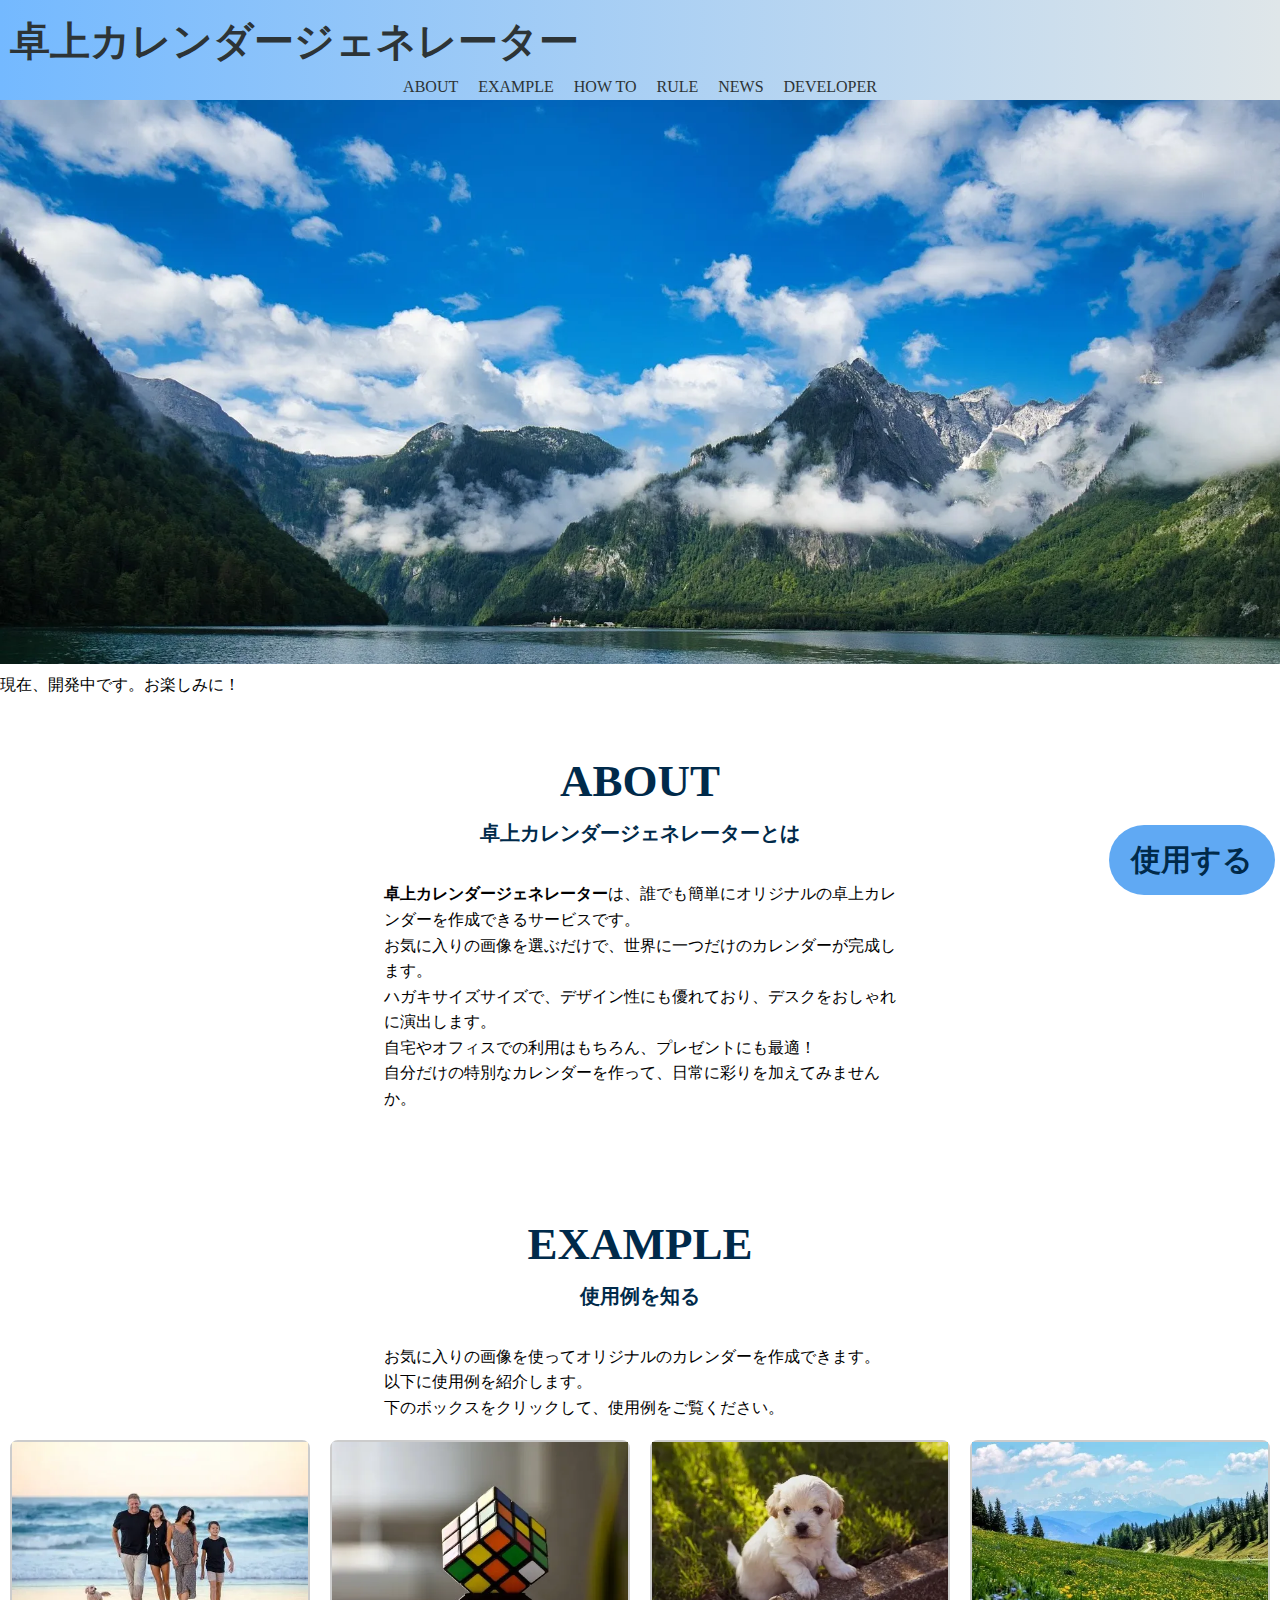
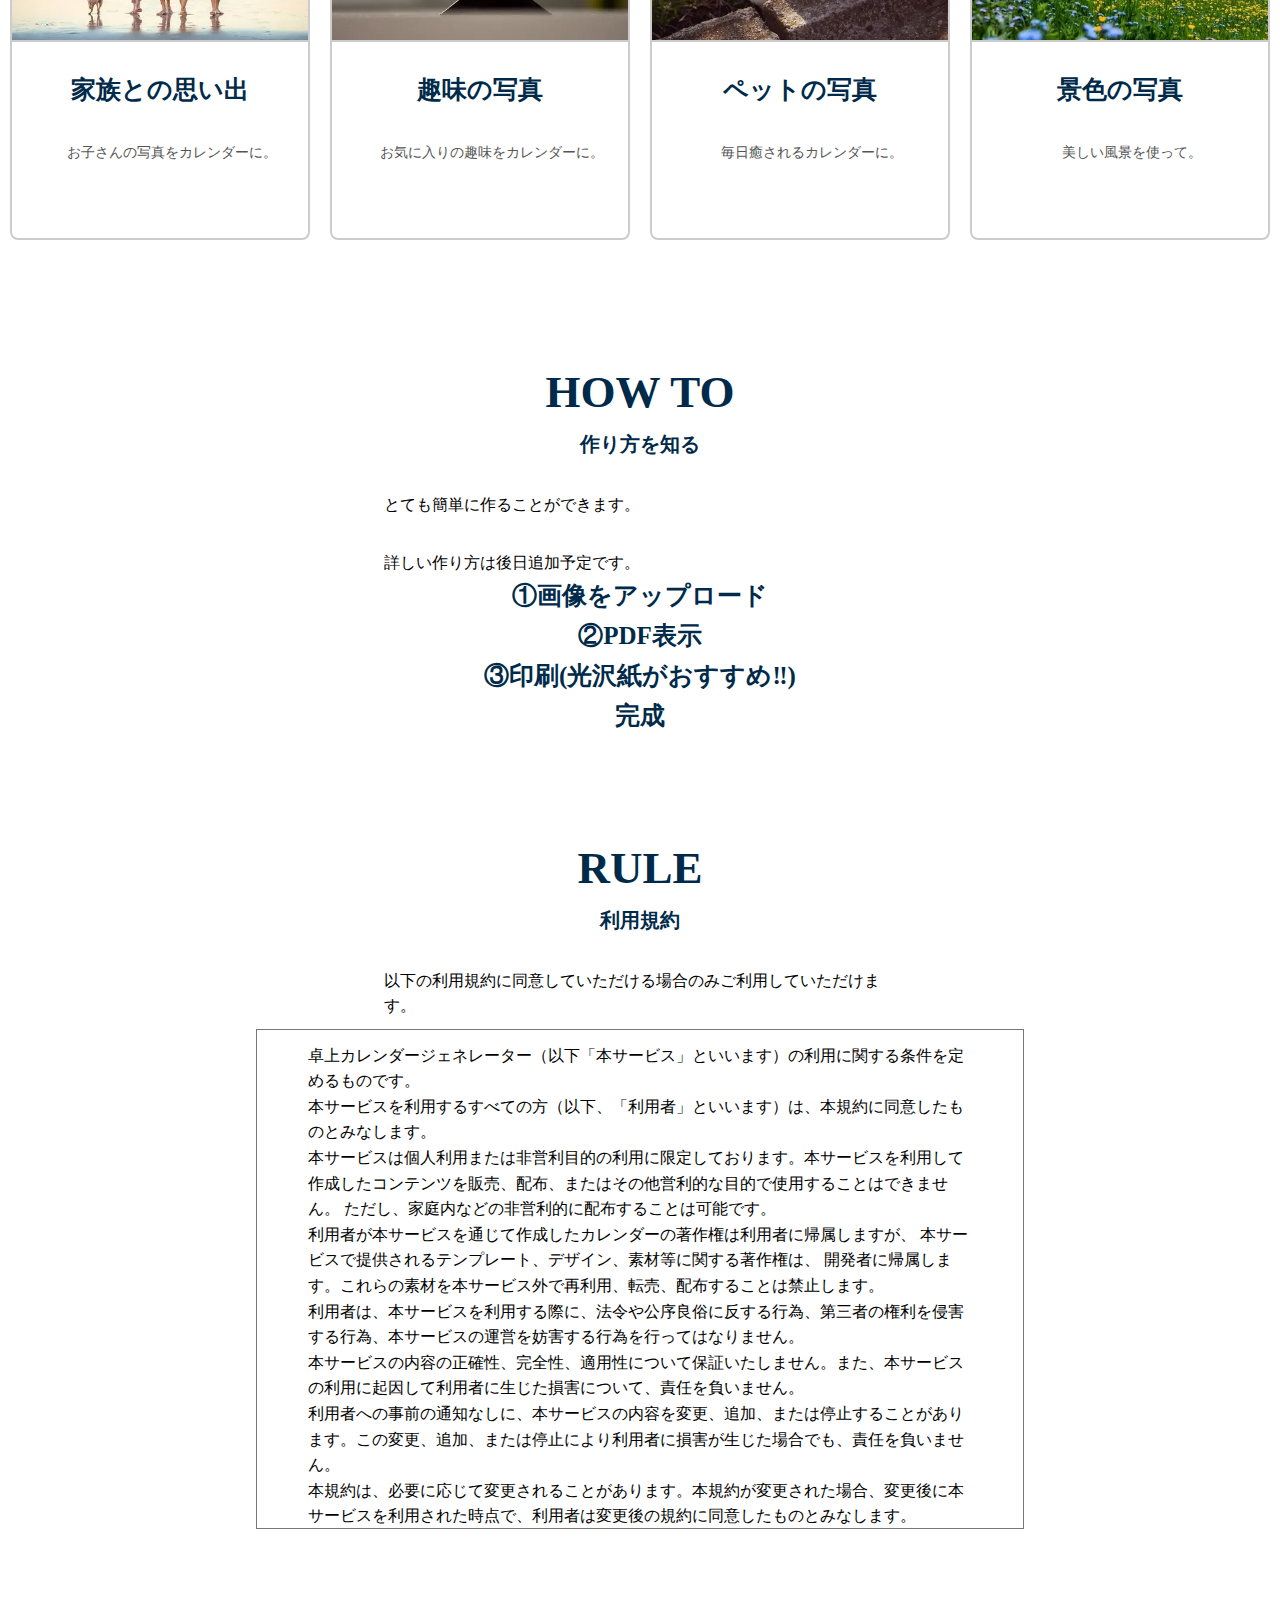
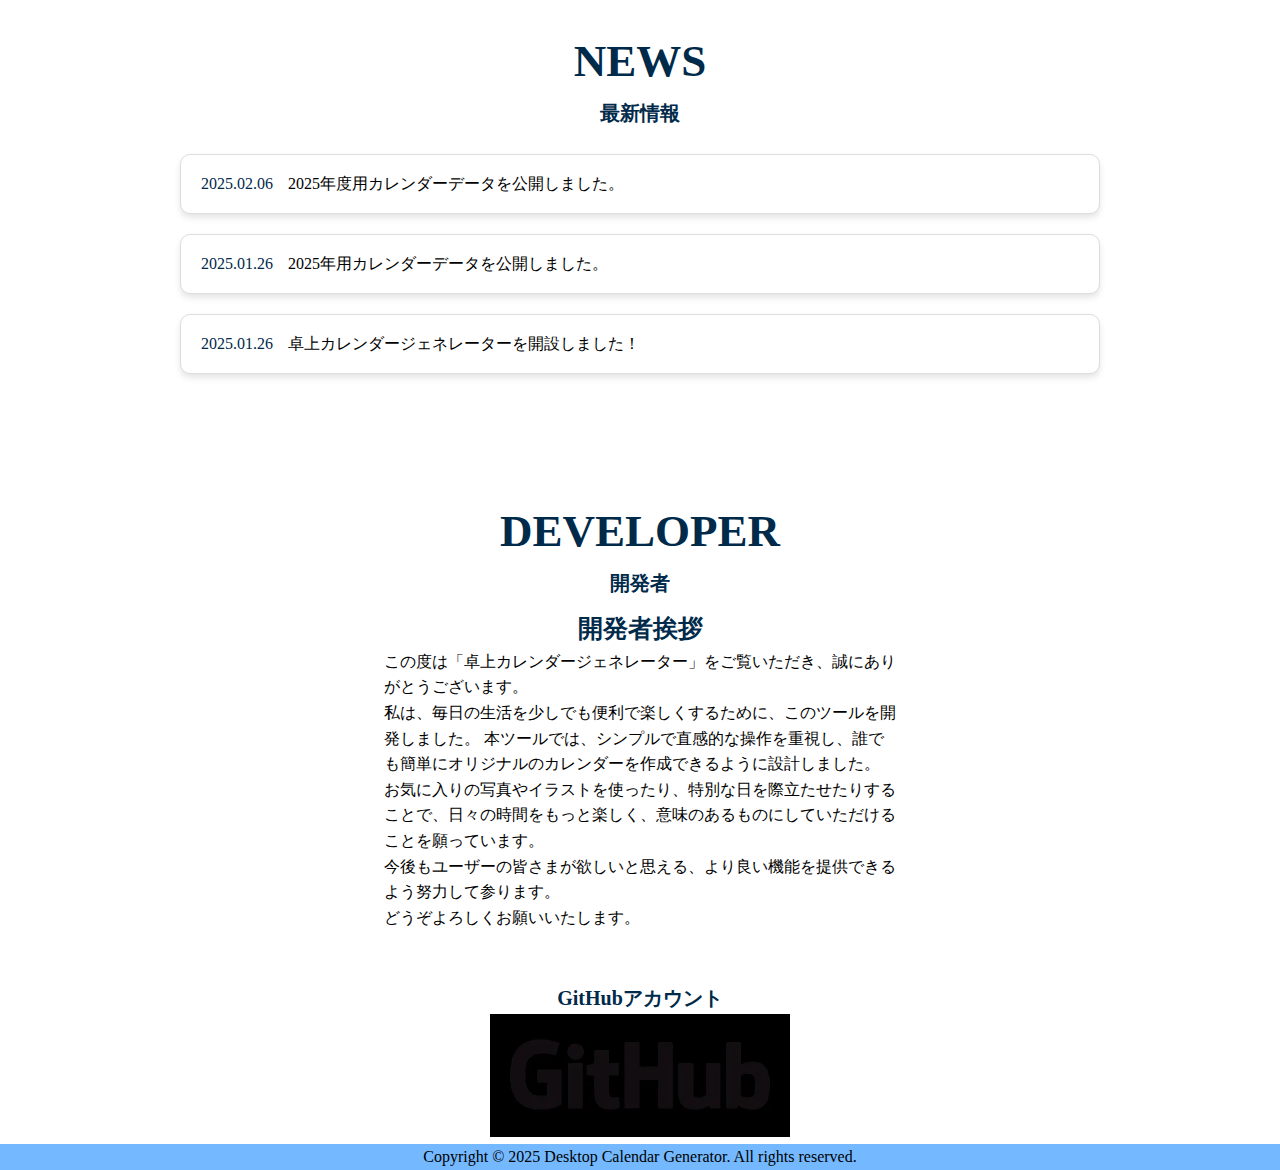
==== index.html @ cbbda5ab "Update index.html" ====
<!DOCTYPE html>
<html lang="ja">

<head>
  <meta charset="UTF-8">
  <meta name="viewport" content="width=device-width, initial-scale=1.0">
  <title>卓上カレンダージェネレーター</title>
  <link rel="stylesheet" type="text/css" href="styles/style.css">
  <meta name="viewport" content="width=device-width, initial-scale=1">
  <meta name="description" content="完全無料でオリジナルの卓上カレンダーを簡単に作成できるオンラインジェネレーター。
  子供の成長記録などお好きな画像を使用して世界に一つだけのカレンダーを素早く作成できます。" />
  <script async src="https://www.googletagmanager.com/gtag/js?id=G-XVRPZ8DEYQ"></script>
  <script>
    window.dataLayer = window.dataLayer || [];
    function gtag() { dataLayer.push(arguments); }
    gtag('js', new Date());
    gtag('config', 'G-XVRPZ8DEYQ');
  </script>
</head>

<body>
  <header>
    <h1>卓上カレンダージェネレーター</h1>
    <nav>
      <ul class="menu">
        <li><a href="#about">ABOUT</a></li>
        <li><a href="#example">EXAMPLE</a></li>
        <li><a href="#howto">HOW TO</a></li>
        <li><a href="#rule">RULE</a></li>
        <li><a href="#news">NEWS</a></li>
        <li><a href="#developer">DEVELOPER</a></li>
      </ul>
    </nav>
  </header>
  <img src="images/top.webp" class="topimg" alt="トップ画像">
  <P>現在、開発中です。お楽しみに！</P>
  <section id="about">
    <h2>ABOUT</h2>
    <h3>卓上カレンダージェネレーターとは</h3>
    <p><strong>卓上カレンダージェネレーター</strong>は、誰でも簡単にオリジナルの卓上カレンダーを作成できるサービスです。<br>
      お気に入りの画像を選ぶだけで、世界に一つだけのカレンダーが完成します。<br>
      ハガキサイズサイズで、デザイン性にも優れており、デスクをおしゃれに演出します。<br>
      自宅やオフィスでの利用はもちろん、プレゼントにも最適！<br>
      自分だけの特別なカレンダーを作って、日常に彩りを加えてみませんか。
    </p>
  </section>
  <section id="example">
    <h2>EXAMPLE</h2>
    <h3>使用例を知る</h3>
    <p>お気に入りの画像を使ってオリジナルのカレンダーを作成できます。<br>
      以下に使用例を紹介します。<br>
      下のボックスをクリックして、使用例をご覧ください。
    </p>
    <div class="exbox">
      <div class="box" onclick="openPopup('popup-family')">
        <img src="images/family.webp" alt="家族">
        <div>
          <h4>家族との思い出</h4>
          <p>お子さんの写真をカレンダーに。</p>
        </div>
      </div>
      <div class="box" onclick="openPopup('popup-hobby')">
        <img src="images/hobby.webp" alt="趣味">
        <div>
          <h4>趣味の写真</h4>
          <p>お気に入りの趣味をカレンダーに。</p>
        </div>
      </div>
      <div class="box" onclick="openPopup('popup-pet')">
        <img src="images/pet.webp" alt="ペット">
        <div>
          <h4>ペットの写真</h4>
          <p>毎日癒されるカレンダーに。</p>
        </div>
      </div>
      <div class="box" onclick="openPopup('popup-scenery')">
        <img src="images/scenery.webp" alt="景色">
        <div>
          <h4>景色の写真</h4>
          <p>美しい風景を使って。</p>
        </div>
      </div>
    </div>
  </section>
  <section id="howto">
    <h2>HOW TO</h2>
    <h3>作り方を知る</h3>
    <p>とても簡単に作ることができます。</p>
    <p>詳しい作り方は後日追加予定です。</p>
    <h4>①画像をアップロード</h4>
    <h4>②PDF表示</h4>
    <h4>③印刷(光沢紙がおすすめ‼︎)</h4>
    <h4>完成</h4>
  </section>
  <section id="rule">
    <h2>RULE</h2>
    <h3>利用規約</h3>
    <p> 以下の利用規約に同意していただける場合のみご利用していただけます。</p>
    <div class="scroll">
      <p>
        卓上カレンダージェネレーター（以下「本サービス」といいます）の利用に関する条件を定めるものです。<br>
        本サービスを利用するすべての方（以下、「利用者」といいます）は、本規約に同意したものとみなします。<br>
        本サービスは個人利用または非営利目的の利用に限定しております。本サービスを利用して作成したコンテンツを販売、配布、またはその他営利的な目的で使用することはできません。
        ただし、家庭内などの非営利的に配布することは可能です。<br>
        利用者が本サービスを通じて作成したカレンダーの著作権は利用者に帰属しますが、
        本サービスで提供されるテンプレート、デザイン、素材等に関する著作権は、
        開発者に帰属します。これらの素材を本サービス外で再利用、転売、配布することは禁止します。<br>
        利用者は、本サービスを利用する際に、法令や公序良俗に反する行為、第三者の権利を侵害する行為、本サービスの運営を妨害する行為を行ってはなりません。<br>
        本サービスの内容の正確性、完全性、適用性について保証いたしません。また、本サービスの利用に起因して利用者に生じた損害について、責任を負いません。<br>
        利用者への事前の通知なしに、本サービスの内容を変更、追加、または停止することがあります。この変更、追加、または停止により利用者に損害が生じた場合でも、責任を負いません。<br>
        本規約は、必要に応じて変更されることがあります。本規約が変更された場合、変更後に本サービスを利用された時点で、利用者は変更後の規約に同意したものとみなします。<br>
        以上、本サービスを安全かつ適切にご利用いただくため、本規約を必ずご確認の上でご利用ください。
      </p>
    </div>
  </section>
  <section id="news">
    <h2>NEWS</h2>
    <h3>最新情報</h3>
    <div class="newsset">
      <div class="newsbox">
        <span class="newsdata">2025.02.06</span>
        <span class="newscont">2025年度用カレンダーデータを公開しました。</span>
      </div>
      <div class="newsbox">
        <span class="newsdata">2025.01.26</span>
        <span class="newscont">2025年用カレンダーデータを公開しました。</span>
      </div>
      <div class="newsbox">
        <span class="newsdata">2025.01.26</span>
        <span class="newscont">卓上カレンダージェネレーターを開設しました！</span>
      </div>
    </div>
  </section>
  <section id="developer">
    <h2>DEVELOPER</h2>
    <h3>開発者</h3>
    <h4>開発者挨拶</h4>
    <p>この度は「卓上カレンダージェネレーター」をご覧いただき、誠にありがとうございます。<br>
      私は、毎日の生活を少しでも便利で楽しくするために、このツールを開発しました。
      本ツールでは、シンプルで直感的な操作を重視し、誰でも簡単にオリジナルのカレンダーを作成できるように設計しました。<br>
      お気に入りの写真やイラストを使ったり、特別な日を際立たせたりすることで、日々の時間をもっと楽しく、意味のあるものにしていただけることを願っています。<br>
      今後もユーザーの皆さまが欲しいと思える、より良い機能を提供できるよう努力して参ります。<br>
      どうぞよろしくお願いいたします。
    </p>
    <br>
    <br>
    <div class="container">
      <h3>GitHubアカウント</h3>
      <a href="https://github.com/papuricaa359">
        <img src="images/gitlogo.webp" alt="GitHub Logo">
      </a>
    </div>
  </section>
  <footer>
    <p>Copyright © 2025 Desktop Calendar Generator. All rights reserved.</p>
  </footer>
  <div id="popup-family" class="popup-overlay">
    <div class="popup-content">
      <span class="popup-close" onclick="closePopup('popup-family')">&times;</span>
      <img src="images/exfamily.webp" alt="family">
    </div>
  </div>
  <div id="popup-hobby" class="popup-overlay">
    <div class="popup-content">
      <span class="popup-close" onclick="closePopup('popup-hobby')">&times;</span>
      <img src="images/exhobby.webp" alt="hobby">
    </div>
  </div>
  <div id="popup-trip" class="popup-overlay">
    <div class="popup-content">
      <span class="popup-close" onclick="closePopup('popup-trip')">&times;</span>
      <img src="images/extrip.webp" alt="trip">
    </div>
  </div>
  <div id="popup-pet" class="popup-overlay">
    <div class="popup-content">
      <span class="popup-close" onclick="closePopup('popup-pet')">&times;</span>
      <img src="images/expet.webp" alt="pet">
    </div>
  </div>
  <div id="popup-scenery" class="popup-overlay">
    <div class="popup-content">
      <span class="popup-close" onclick="closePopup('popup-scenery')">&times;</span>
      <img src="images/exscenery.webp" alt="scenery">
    </div>
  </div>
  <div id="access">
    <button onclick="location.href='create.html'">使用する</button>
  </div>
  <script src="scripts/index.js"></script>
</body>

</html>
---- styles/style.css ----
* {
    margin: 0;
    padding: 0;
    box-sizing: border-box;
}

body {
    font-family: serif;
    background-color: #ffffff;
    line-height: 1.6;
}

header {
    background: linear-gradient(90deg, #74b9ff, #dfe6e9);
    position: fixed;
    width: 100%;
    top: 0;
    z-index: 1000;
    padding: 10px;
    align-items: center;
}

header h1 {
    color: #2d3436;
    margin: 0;
    font-weight: bold;
}

nav .menu {
    list-style: none;
    display: flex;
    gap: 20px;
    padding: 0;
    justify-content: center;
}

nav .menu li a {
    font-size: 16px;
    color: #2d3436;
    font-weight: 500;
    cursor: pointer;
    transition: color 0.3s, transform 0.3s;
    text-decoration: none;
}

nav .menu li:hover {
    color: #0984e3;
    transform: scale(1.1);
}

.topimg {
    width: 100%;
    margin-top: 80px;
}

section {
    width: 100%;
    margin: 0 auto;
    padding-top: 3rem;
    padding-bottom: 3rem;
}

section h2 {
    font-size: 45px;
    text-align: center;
    color: #002a4a;
}

section h3 {
    text-align: center;
    font-size: 20px;
    color: #002a4a;
}

section h4 {
    text-align: center;
    font-size: 25px;
    color: #002a4a;
}

section p {
    margin: auto;
    margin-top: 2rem;
}

.exbox {
    display: flex;
    flex-direction: row;
    justify-content: center;
    align-items: center;
    padding: 20px;
    overflow-x: auto;
    margin-top: 0;
    gap: 20px;
    scrollbar-width: thin;
    scrollbar-color: #ccc transparent;
}

.exbox::-webkit-scrollbar {
    height: 8px;
}

.exbox::-webkit-scrollbar-thumb {
    background-color: #ccc;
    border-radius: 4px;
}

.exbox::-webkit-scrollbar-track {
    background: transparent;
}

.box {
    flex: 0 0 auto;
    width: 300px;
    height: 400px;
    border: 2px solid #ccc;
    border-radius: 8px;
    background-color: #fff;
    transition: transform 0.2s ease;
}

.box:hover {
    transform: scale(1.05);
}

.box img {
    width: 100%;
    height: 200px;
    object-fit: cover;
    border-bottom: 2px solid #ccc;
}

.box div {
    padding: 10px;
    text-align: center;
}

.box h4 {
    font-size: 25px;
    margin: 10px 0;
}

.box p {
    width: 300px;
    font-size: 14px;
    color: #555;
}

.scroll {
    margin: auto;
    margin-top: 10px;
    padding: 1% 4%;
    overflow: auto;
    border: solid 1px #777;
}


.scroll p {
    width: 100%;
    margin: 0;
}

.newsset {
    padding: 1% 4%;
    display: flex;
    margin: auto;
    flex-direction: column;
    gap: 10px;
    padding: 20px;

}

.newsbox {
    display: flex;
    align-items: center;
    background-color: #ffffff;
    border: 1px solid #ddd;
    border-radius: 10px;
    padding: 10px 20px;
    margin: 5px 0;
    height: 60px;
    box-shadow: 0 4px 6px rgba(0, 0, 0, 0.1);
    text-align: left;
}

.newsdata {
    font-size: 1rem;
    color: #002a4a;
    margin-right: 15px;
    flex-shrink: 0;
}

.newscont {
    font-size: 1rem;
}

#developer {
    padding-bottom: 0;
}

#developer p {
    margin: 0;
    margin: auto;
}

#developer h4 {
    margin-top: 10px;
}

#developer .container {
    display: flex;
    flex-direction: column;
    justify-content: center;
    align-items: center;
}

#developer img {
    width: 300px;
}

.popup-overlay {
    display: none;
    position: fixed;
    top: 0;
    left: 0;
    width: 100%;
    height: 100%;
    background-color: rgba(0, 0, 0, 0.7);
    z-index: 1000;
    justify-content: center;
    align-items: center;
}

.popup-content {
    background-color: white;
    border-radius: 10px;
    overflow-y: auto;
    text-align: center;
    position: relative;
}

.popup-close {
    position: absolute;
    top: 10px;
    right: 10px;
    font-size: 30px;
    font-weight: bold;
    color: #333;
    cursor: pointer;
}

.popup-close:hover {
    color: #0352ac;
}

#access {
    position: fixed;
    display: block;
    text-align: center;
    z-index: 99;
}

#access button {
    font-weight: bold;
    background-color: #60a9f3;
    color: #002a4a;
    border: none;
    display: block;
    font-family: serif;
}

footer {
    text-align: center;
    background-color: #74b9ff;
}

@media (min-width: 993px) {
    header {
        height: 100px;
    }

    header h1 {
        font-size: 40px;
    }

    section p {
        width: 40vw;
    }

    .scroll {
        width: 60vw;
        height: 500px;
    }

    .newsset {
        width: 75vw;

    }

    #access {
        position: fixed;
        display: block;
        bottom: 0;
        right: 0;
    }

    #access button {
        width: 13vw;
        height: 70px;
        font-size: 30px;
        border-radius: 35px;
        margin: 0px 5px 5px 0px;
    }

    .popup-content {
        padding: 20px;
        max-width: 80%;
        max-height: 90%;
    }

    .popup-content img {
        width: 80%;
    }

}

@media (min-width: 769px) and (max-width: 992px) {
    header {
        height: 70px;
        display: flex;
        justify-content: center;
        align-items: center;
    }

    header h1 {
        font-size: 25px;
    }

    nav {
        display: none;
    }

    .topimg {
        margin-top: 70px;
    }

    section p {
        width: 60vw;
    }

    .exbox {
        justify-content: flex-start;
    }

    .scroll {
        width: 80vw;
        height: 600px;
    }

    .popup-content {
        padding: 20px;
        max-width: 90%;
        max-height: 90%;
    }

    .popup-content img {
        width: 90%;
    }

    .newsset {
        width: 90%;

    }

    #access {
        position: fixed;
        display: block;
        bottom: 0;
        left: 50%;
        transform: translateX(-50%);
    }

    #access button {
        width: 100vw;
        height: 50px;
        font-size: 25px;
        margin: 0;
    }
}

@media (max-width: 768px) {
    header {
        height: 60px;
        display: flex;
        justify-content: center;
        align-items: center;
    }

    header h1 {
        font-size: 23px;
    }

    nav {
        display: none;
    }

    .topimg {
        margin-top: 60px;
    }

    section p {
        width: 75vw;
    }

    .exbox {
        justify-content: flex-start;
    }

    .scroll {
        width: 80vw;
        height: 600px;
    }

    .popup-content {
        padding: 20px;
        max-width: 90%;
        max-height: 90%;
    }

    .popup-content img {
        width: 90%;
    }

    .newsset {
        width: 100%;

    }

    #access {
        position: fixed;
        display: block;
        bottom: 0;
        left: 50%;
        transform: translateX(-50%);
    }

    #access button {
        width: 100vw;
        height: 50px;
        font-size: 25px;
        margin: 0;
    }
}
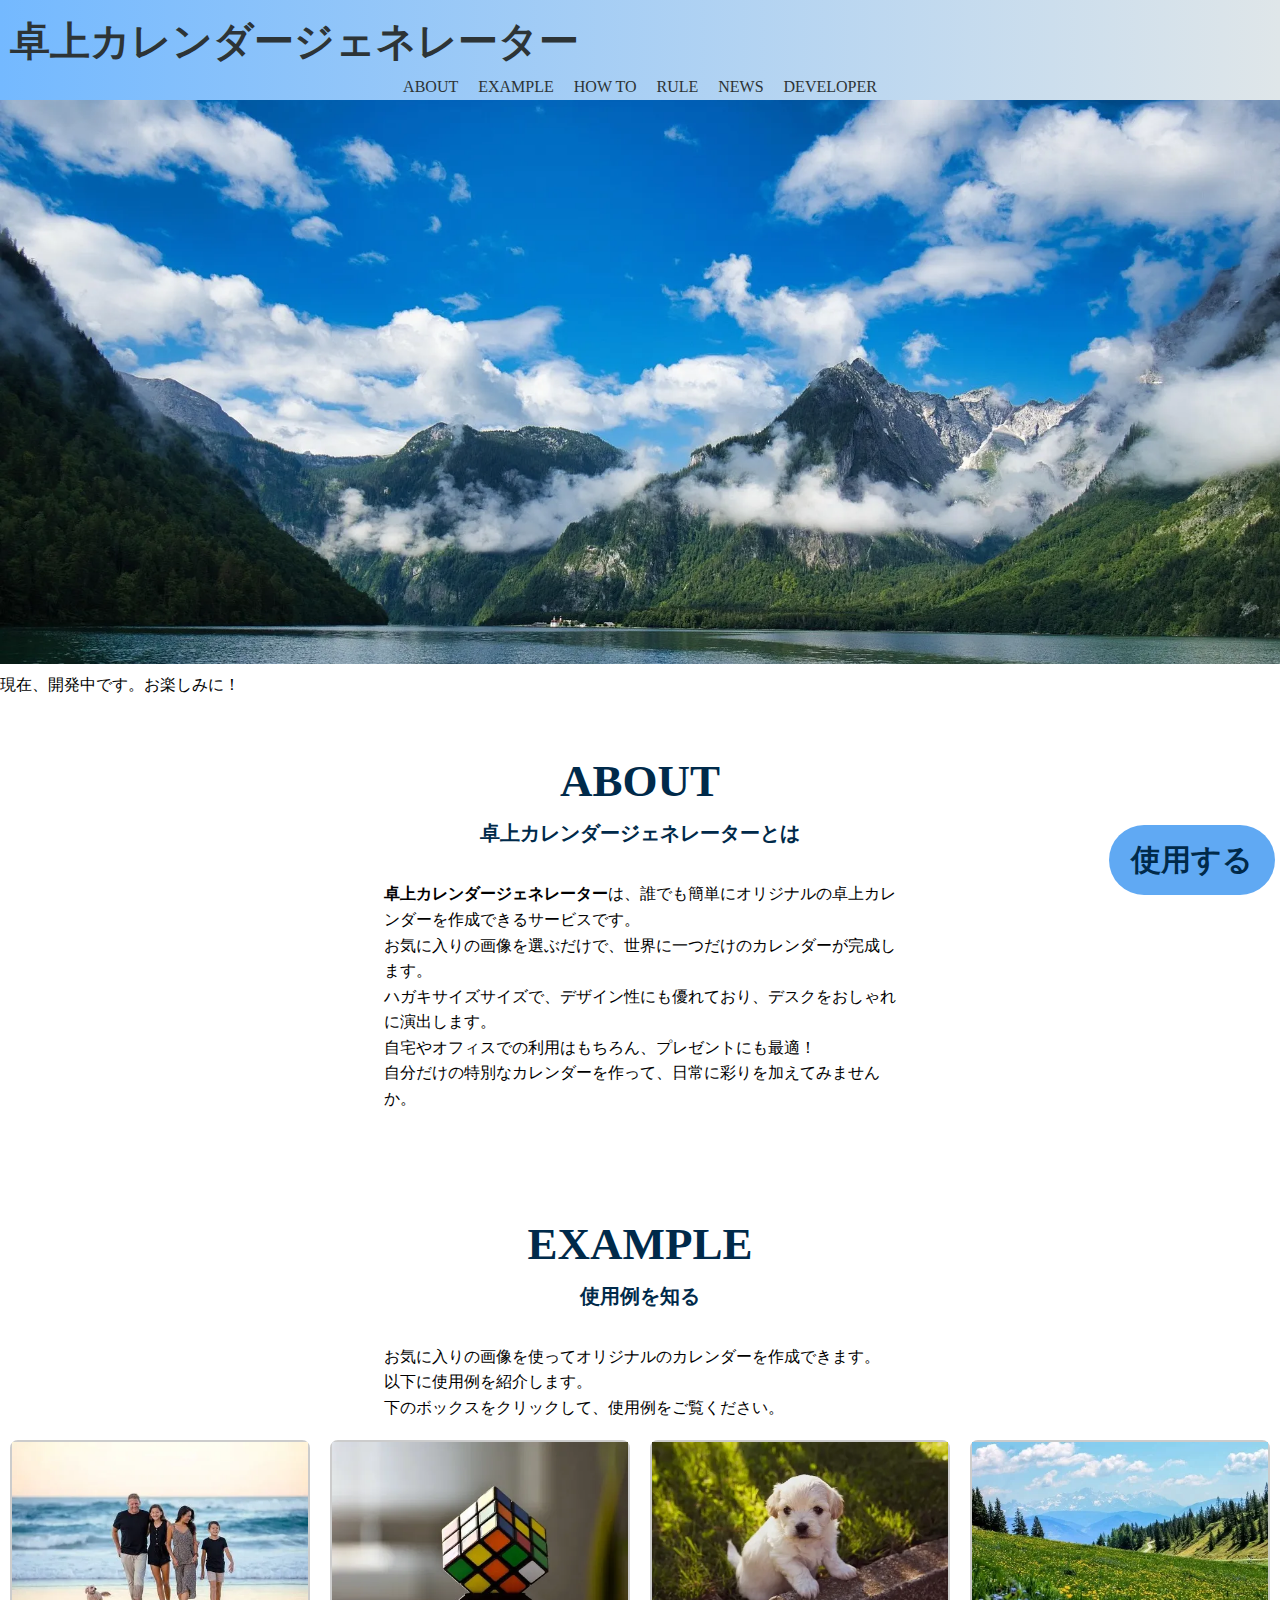
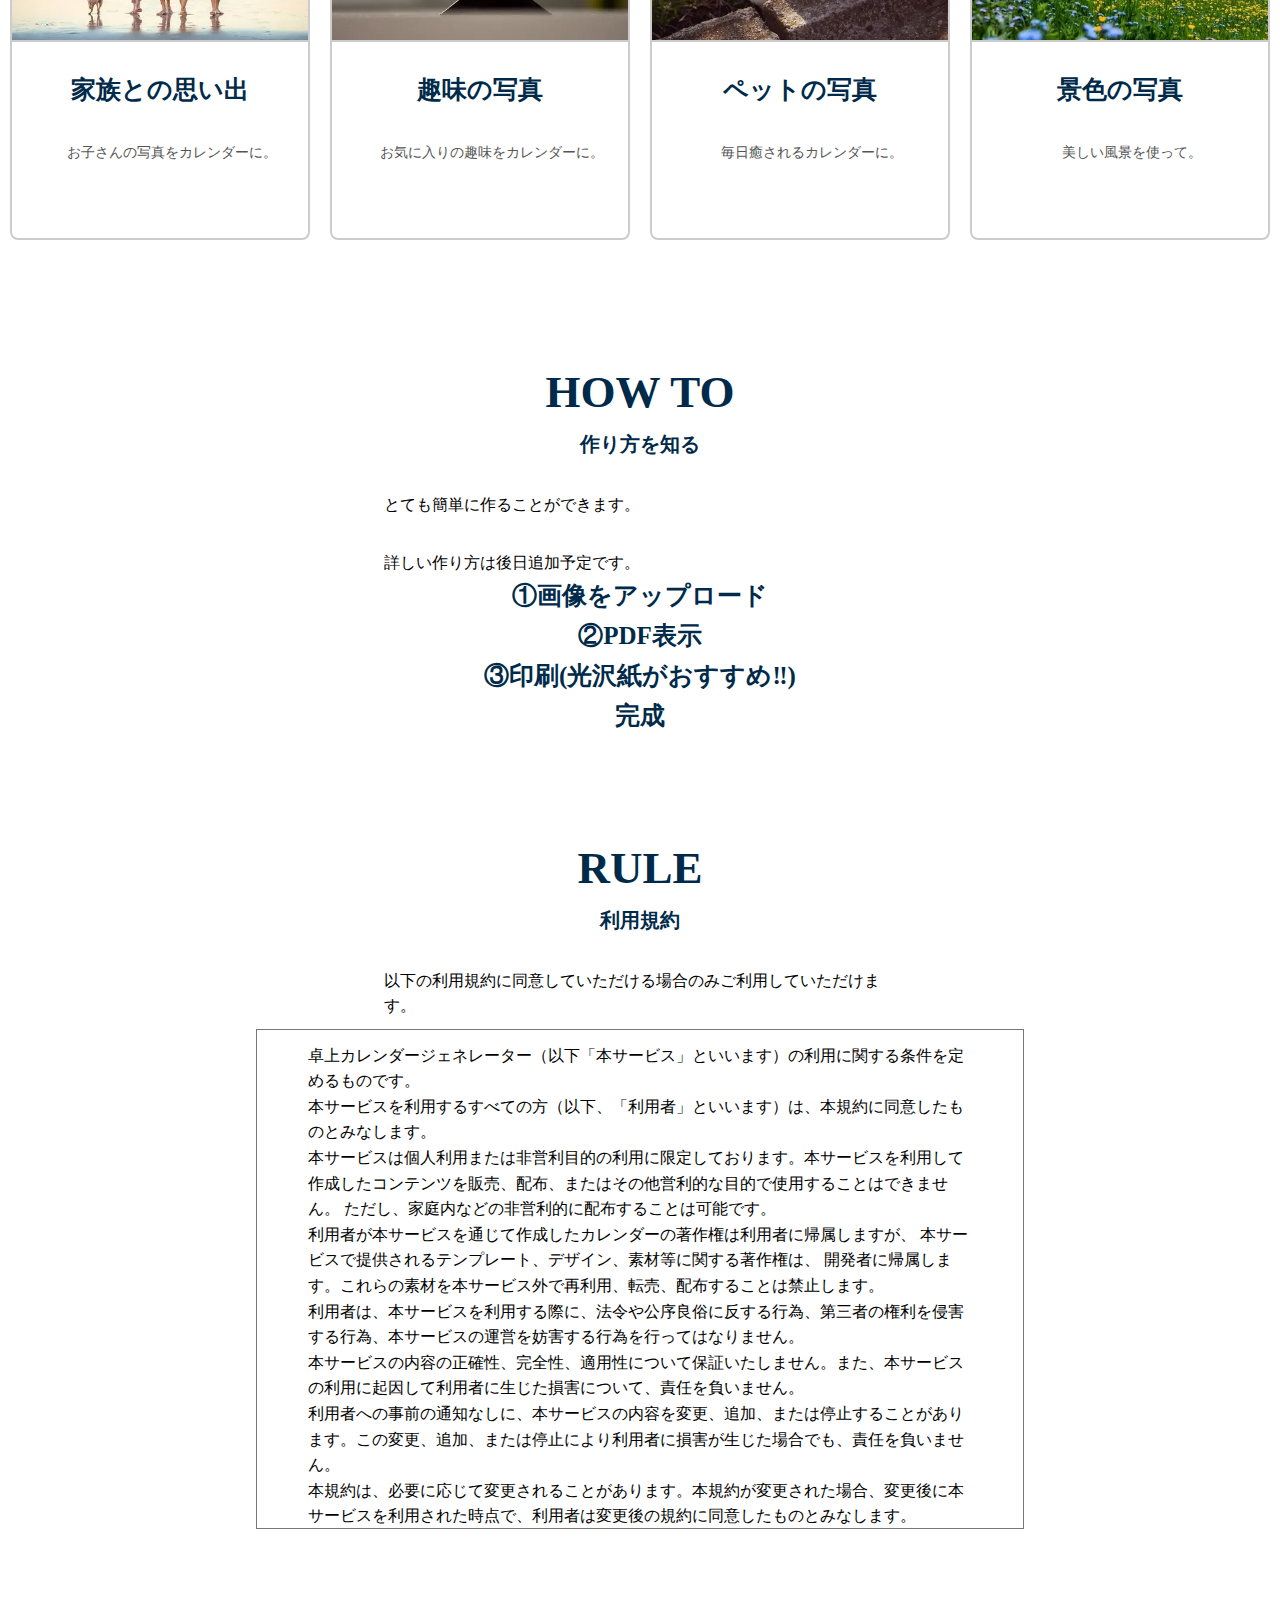
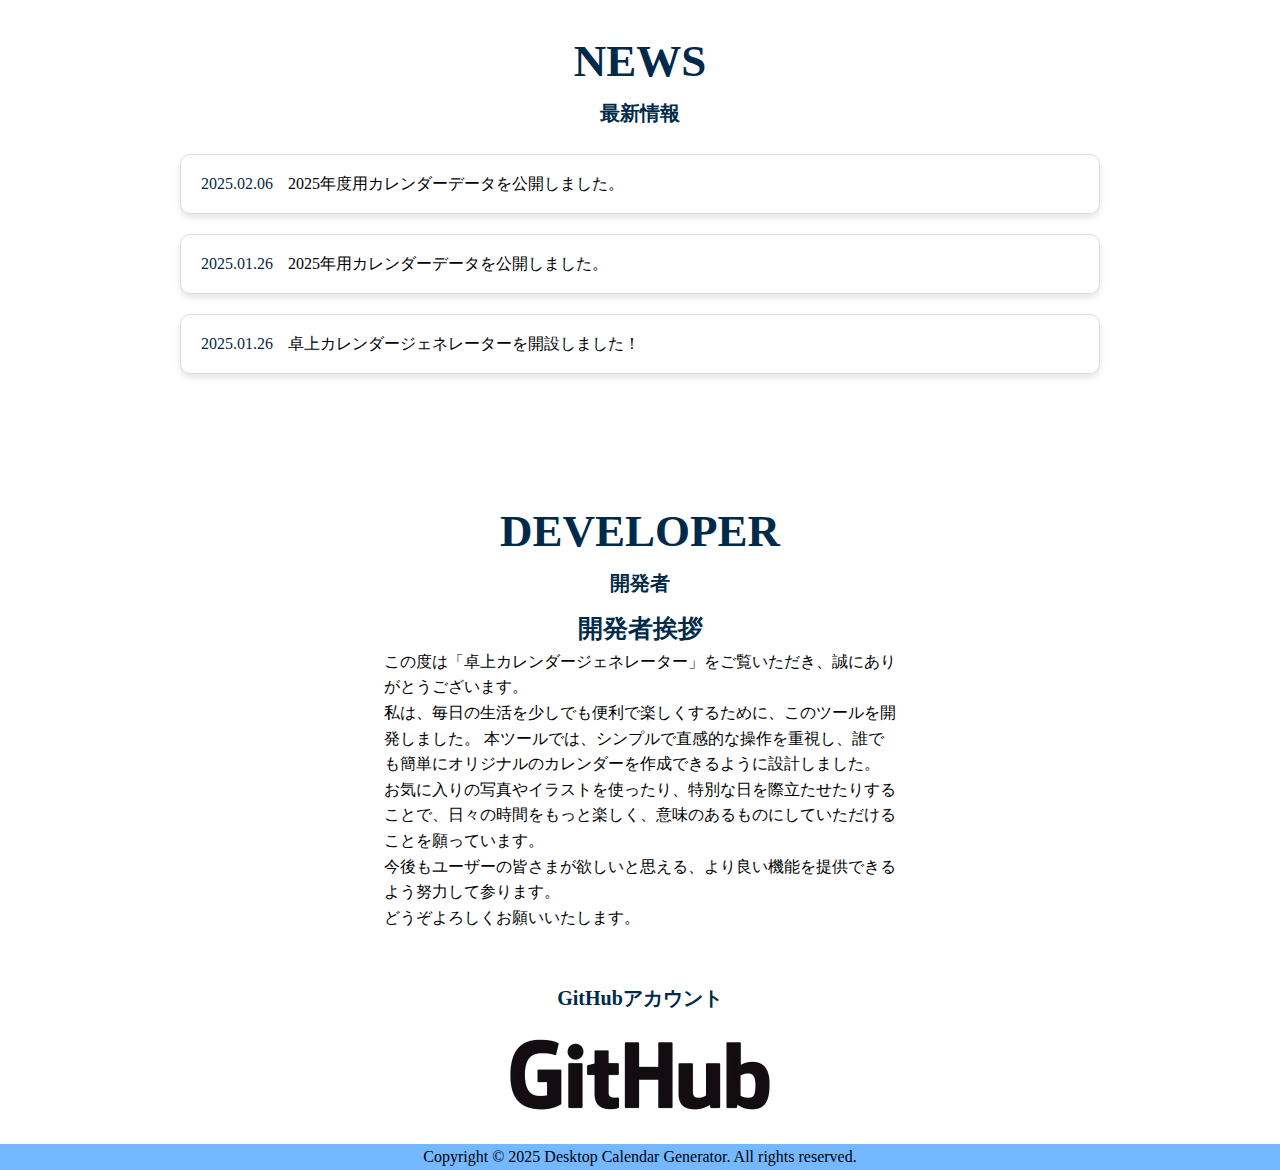
==== commit 5fccb919: "Add files via upload" ====
--- a/index.html
+++ b/index.html
@@ -166,12 +166,6 @@
       <img src="images/exhobby.webp" alt="hobby">
     </div>
   </div>
-  <div id="popup-trip" class="popup-overlay">
-    <div class="popup-content">
-      <span class="popup-close" onclick="closePopup('popup-trip')">&times;</span>
-      <img src="images/extrip.webp" alt="trip">
-    </div>
-  </div>
   <div id="popup-pet" class="popup-overlay">
     <div class="popup-content">
       <span class="popup-close" onclick="closePopup('popup-pet')">&times;</span>
@@ -190,4 +184,4 @@
   <script src="scripts/index.js"></script>
 </body>
 
-</html>
+</html>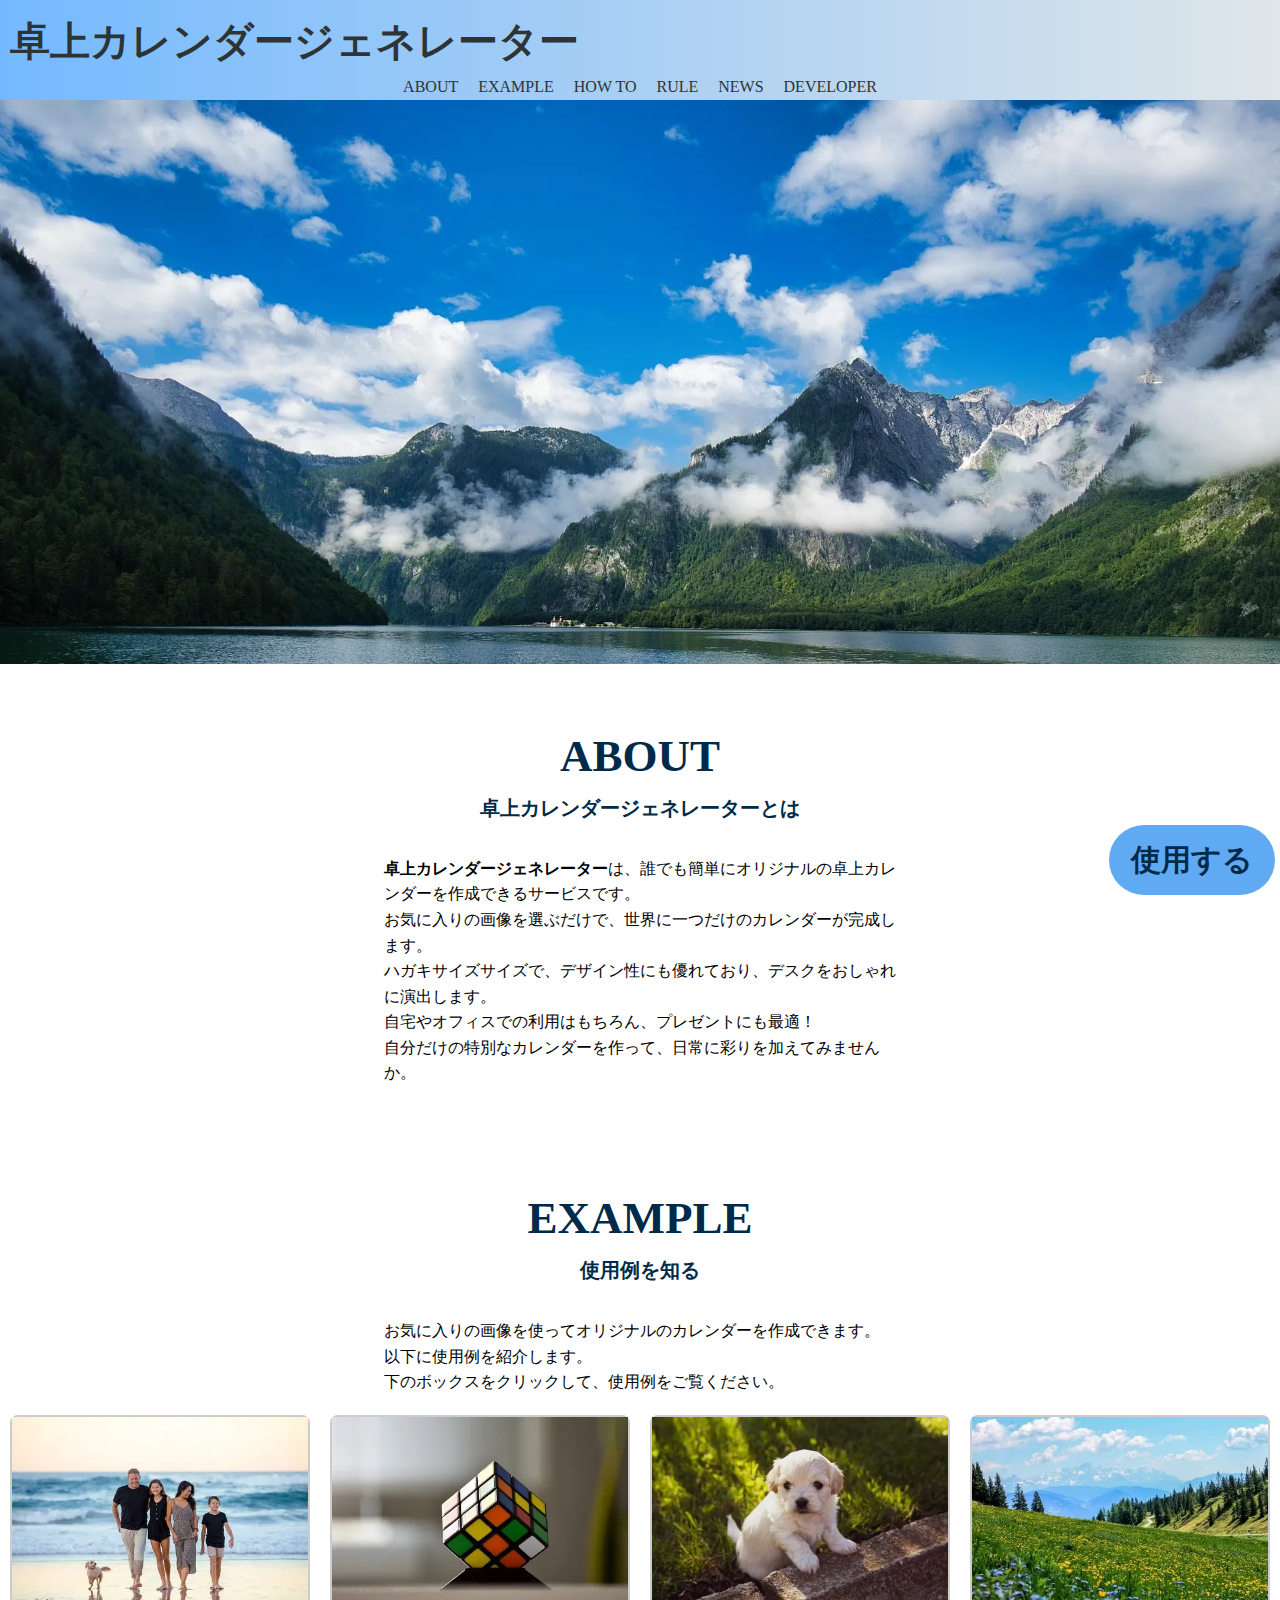
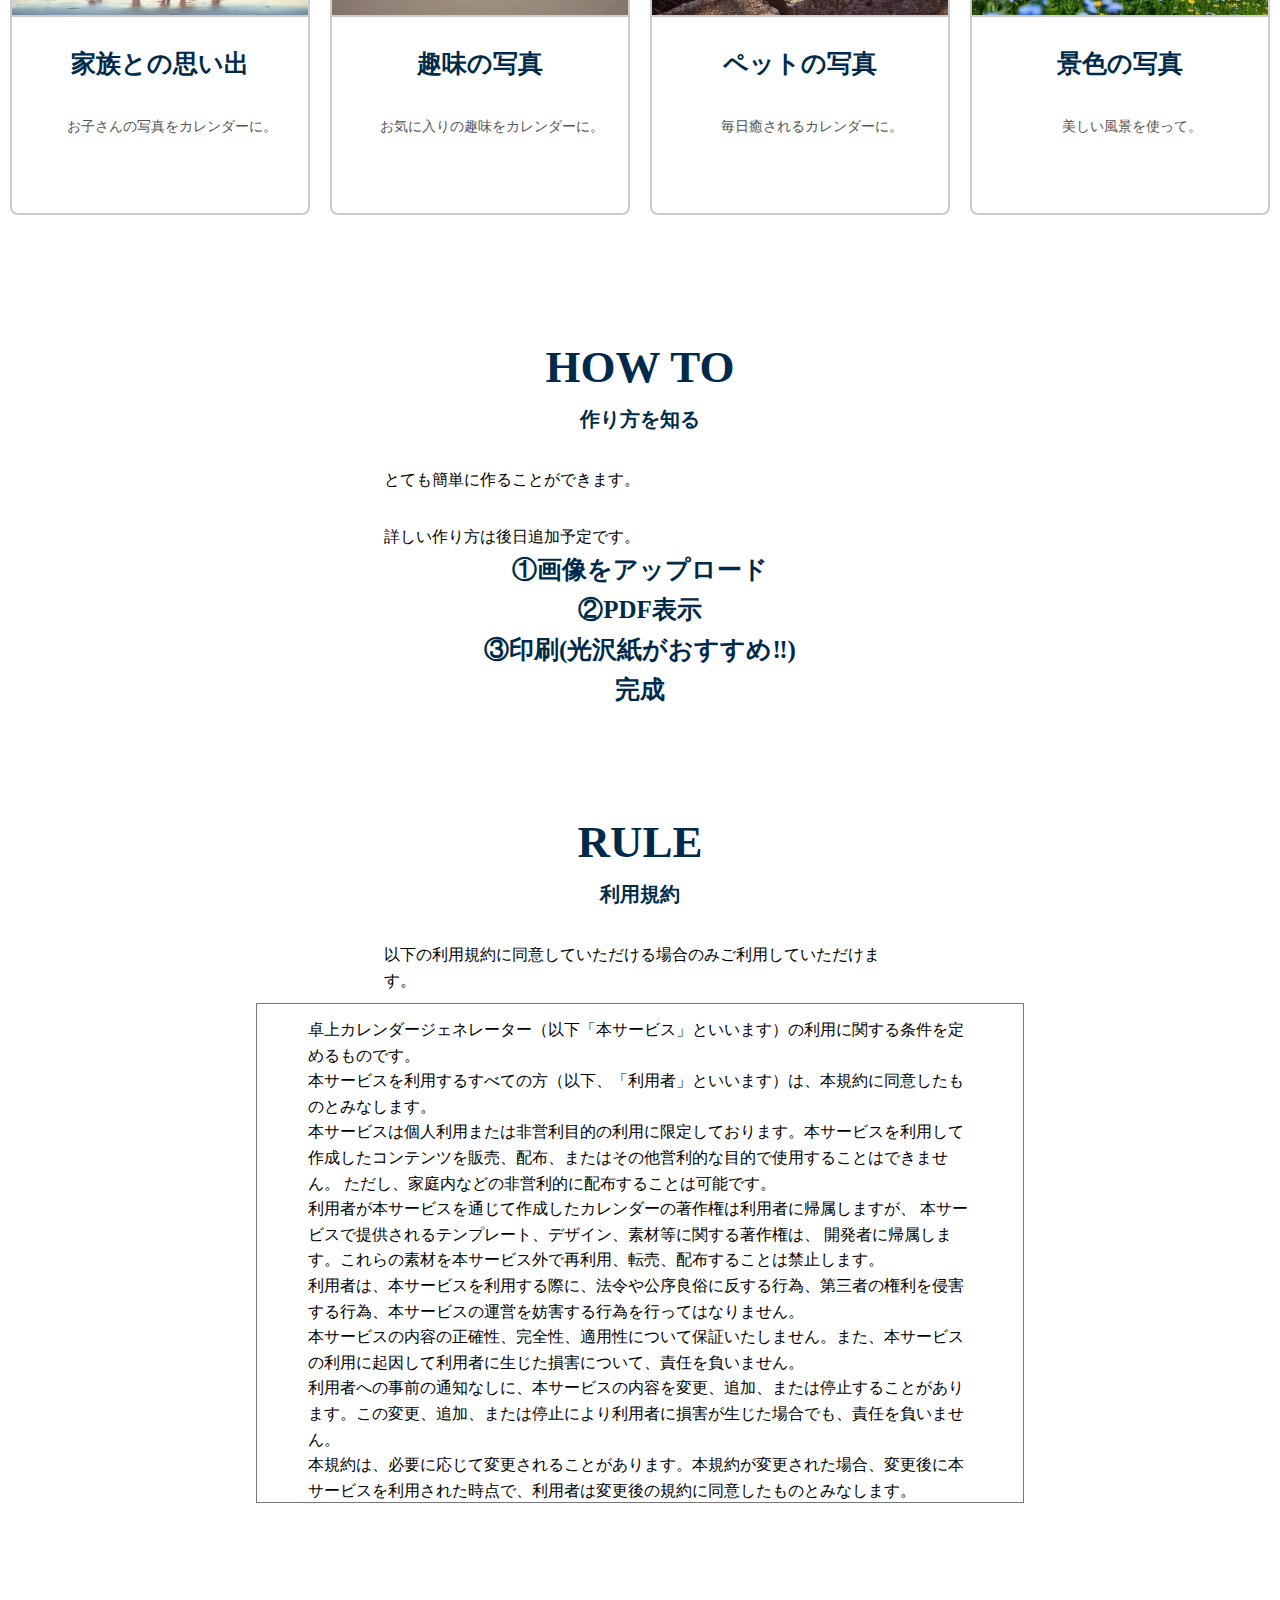
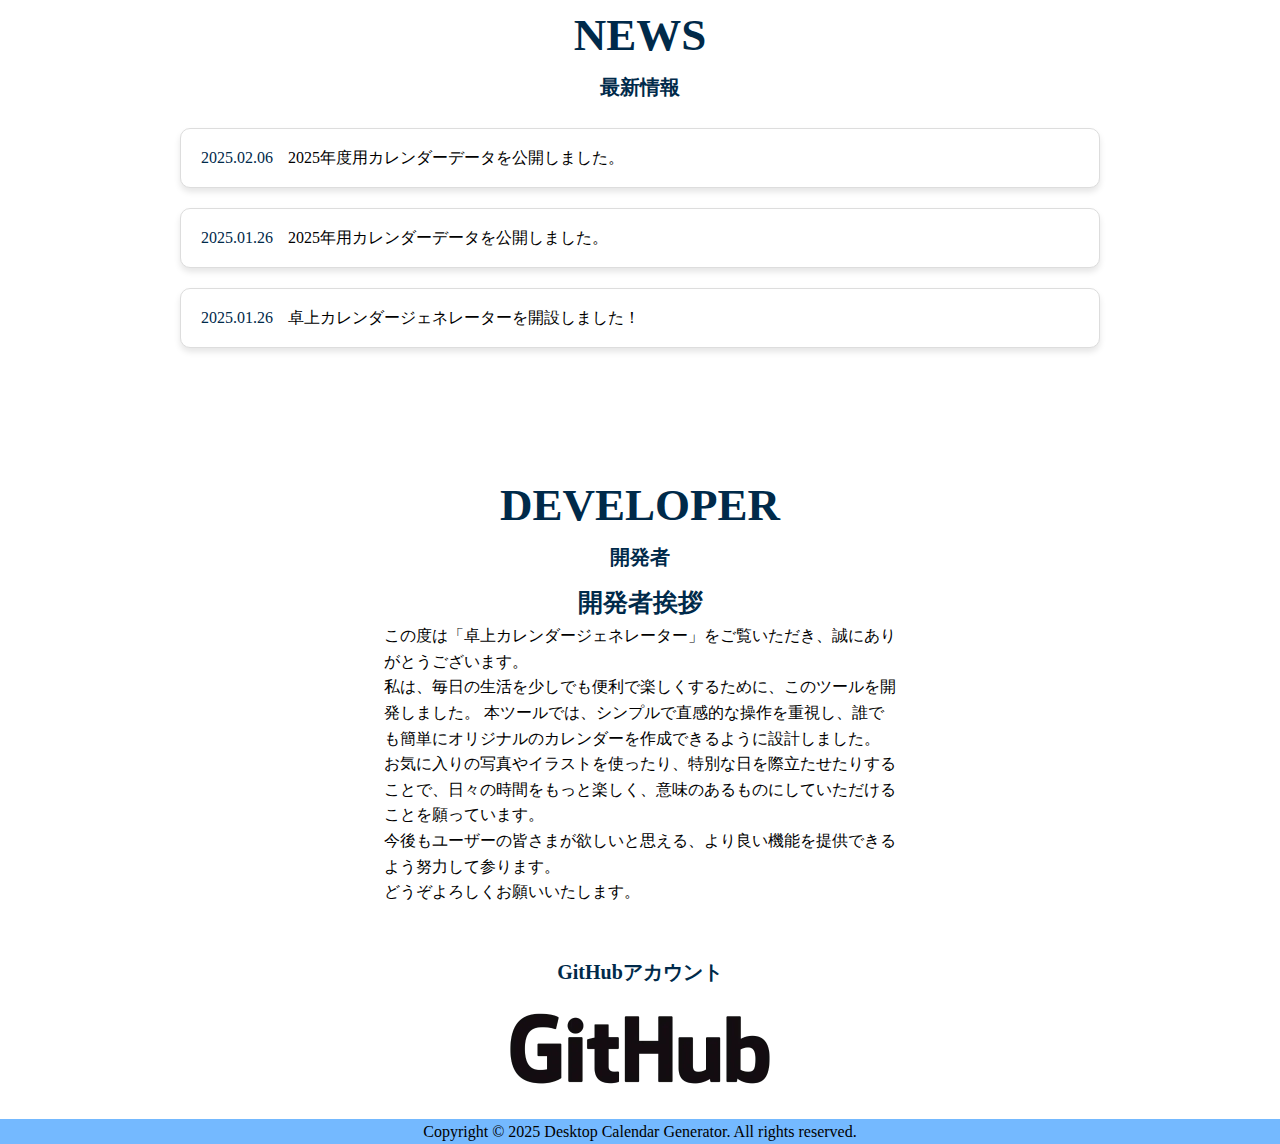
==== commit dd0d9171: "Add files via upload" ====
--- a/index.html
+++ b/index.html
@@ -32,8 +32,7 @@
       </ul>
     </nav>
   </header>
-  <img src="images/top.webp" class="topimg" alt="トップ画像">
-  <P>現在、開発中です。お楽しみに！</P>
+  <img src="images/top.webp" class="topimg" style="width: 100%;"alt="トップ画像">
   <section id="about">
     <h2>ABOUT</h2>
     <h3>卓上カレンダージェネレーターとは</h3>
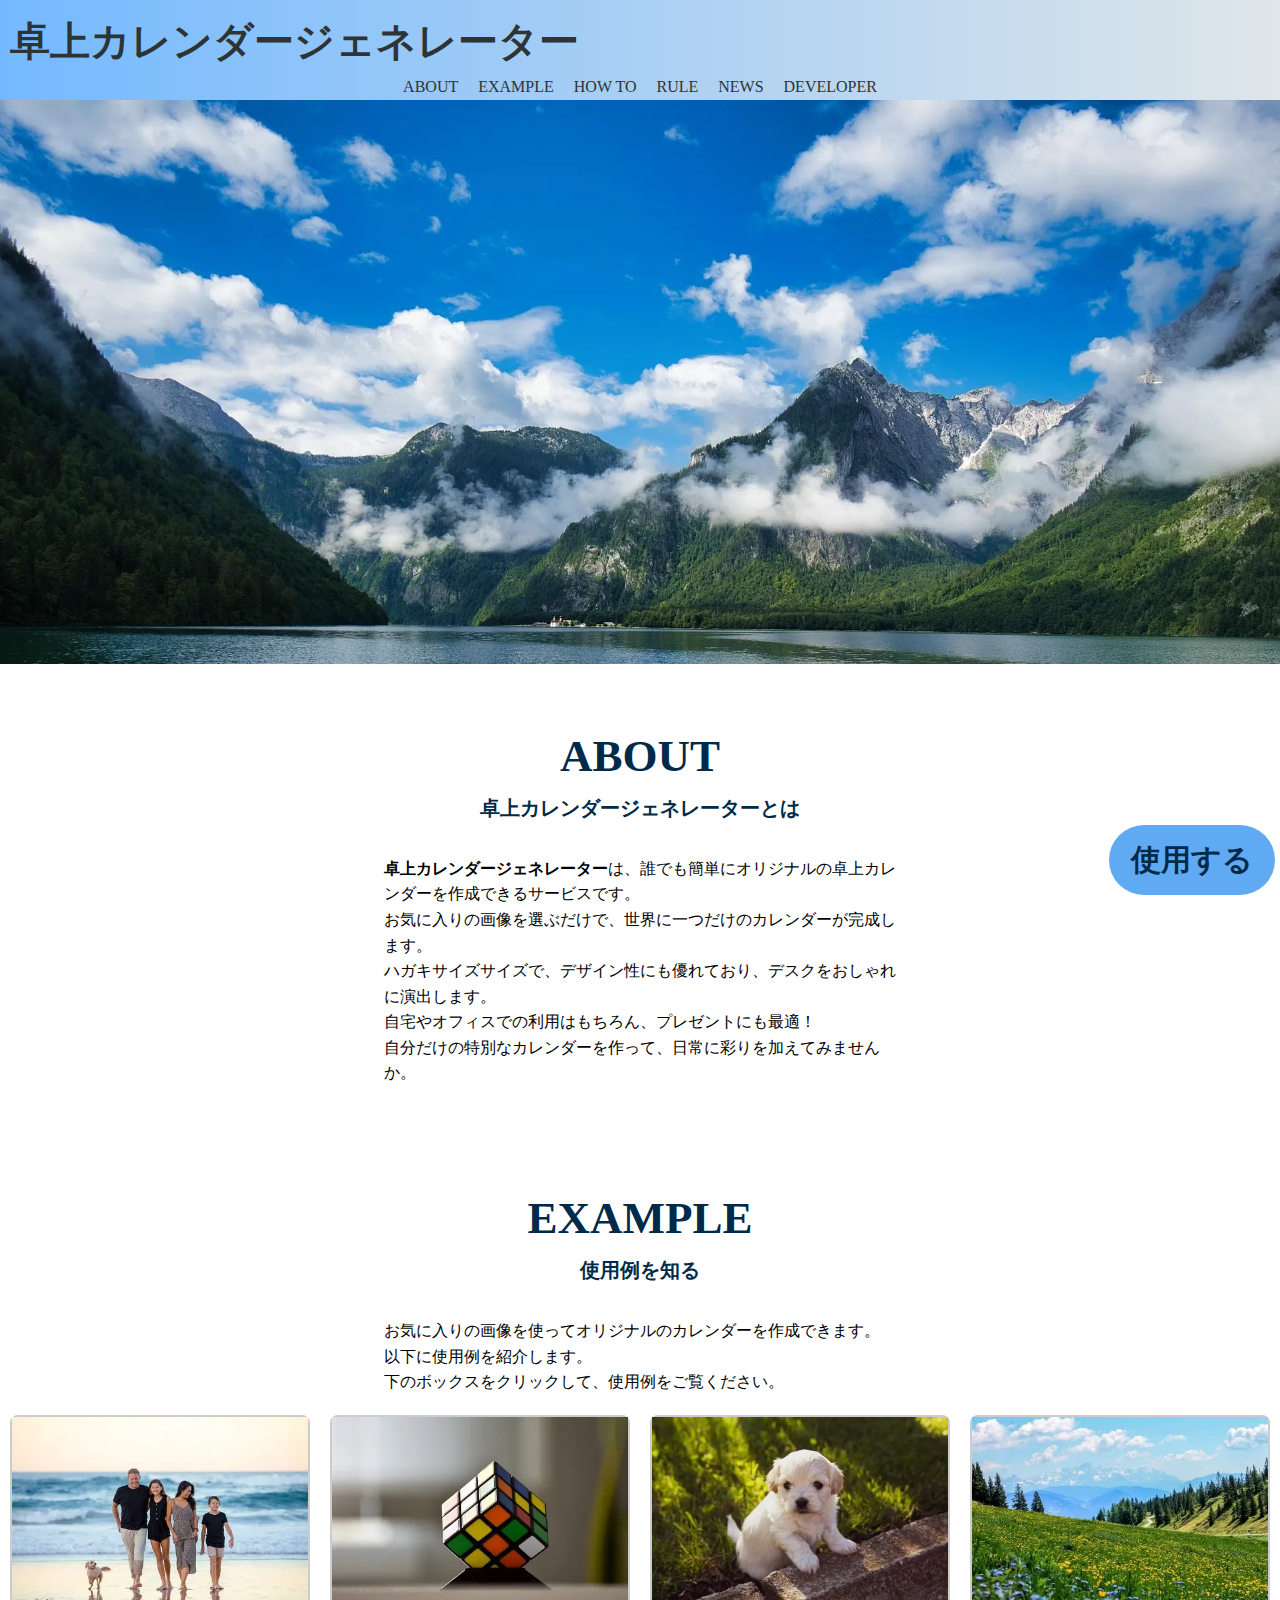
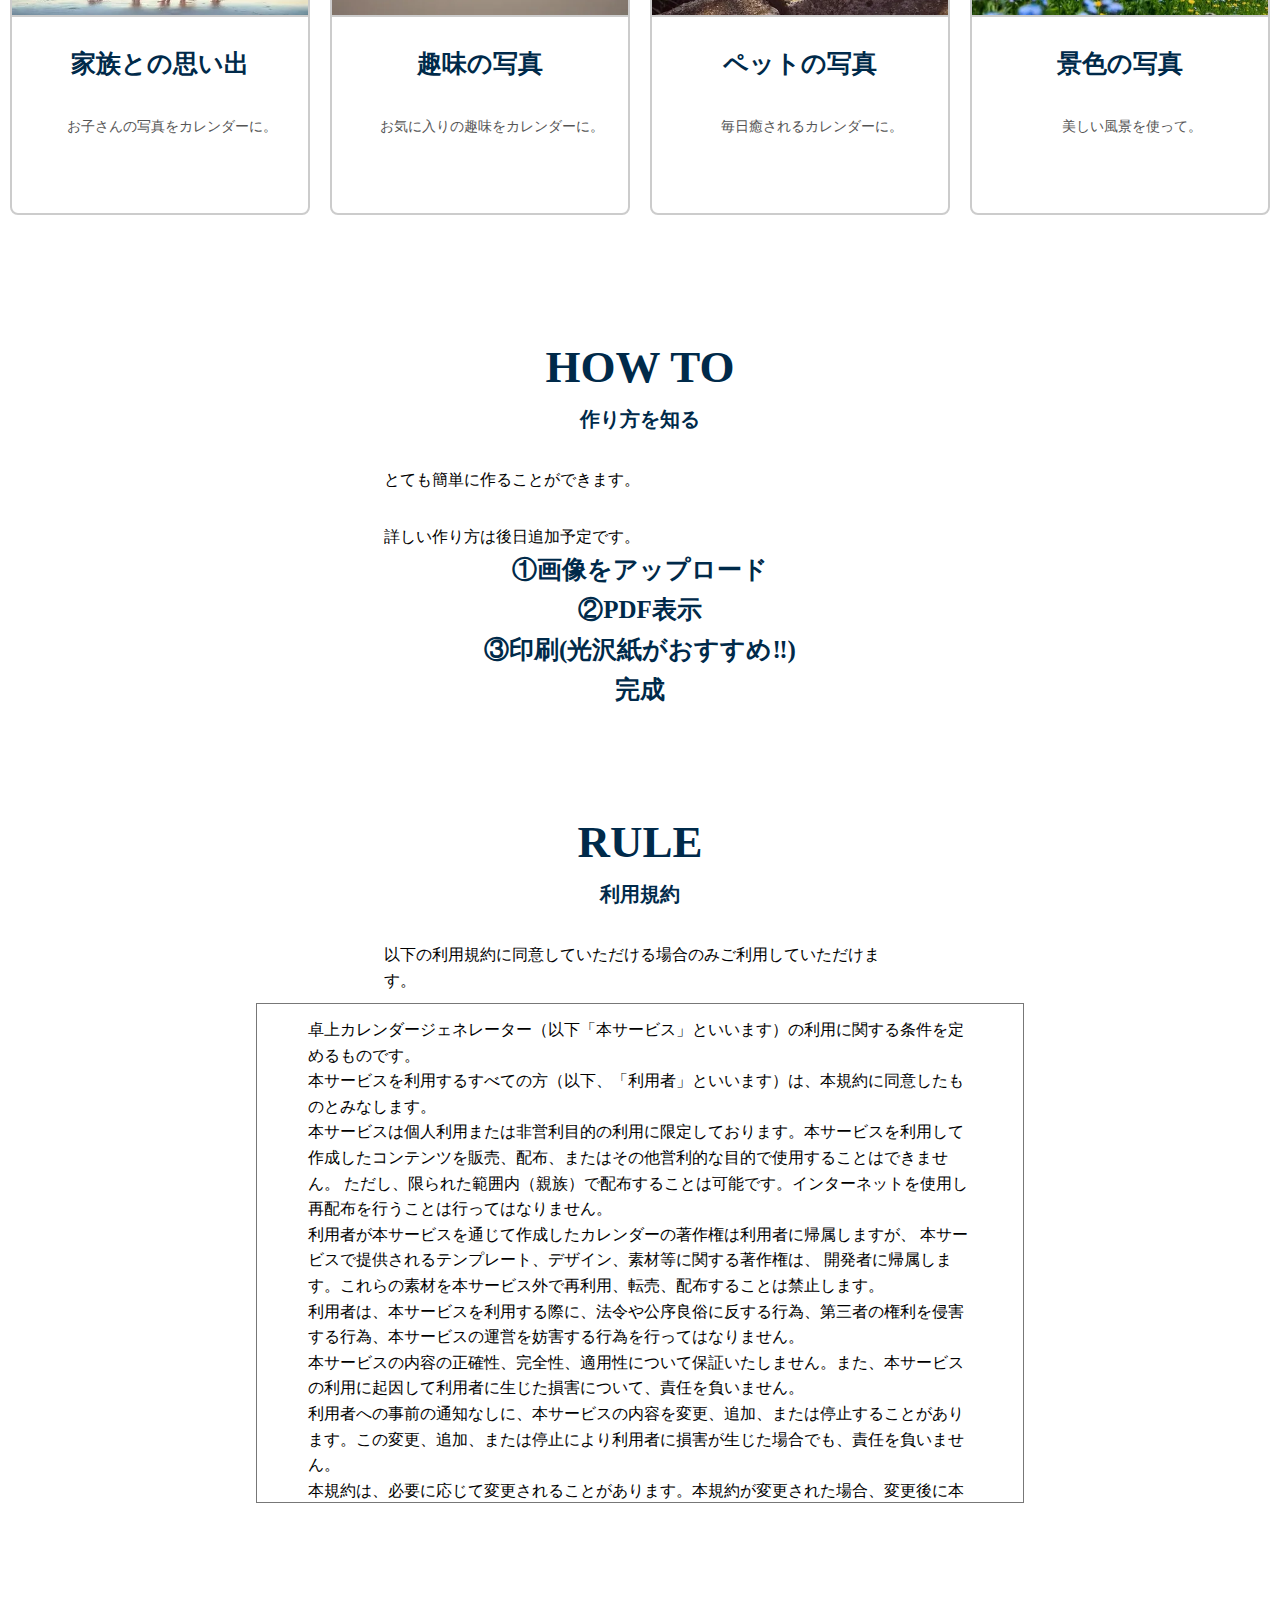
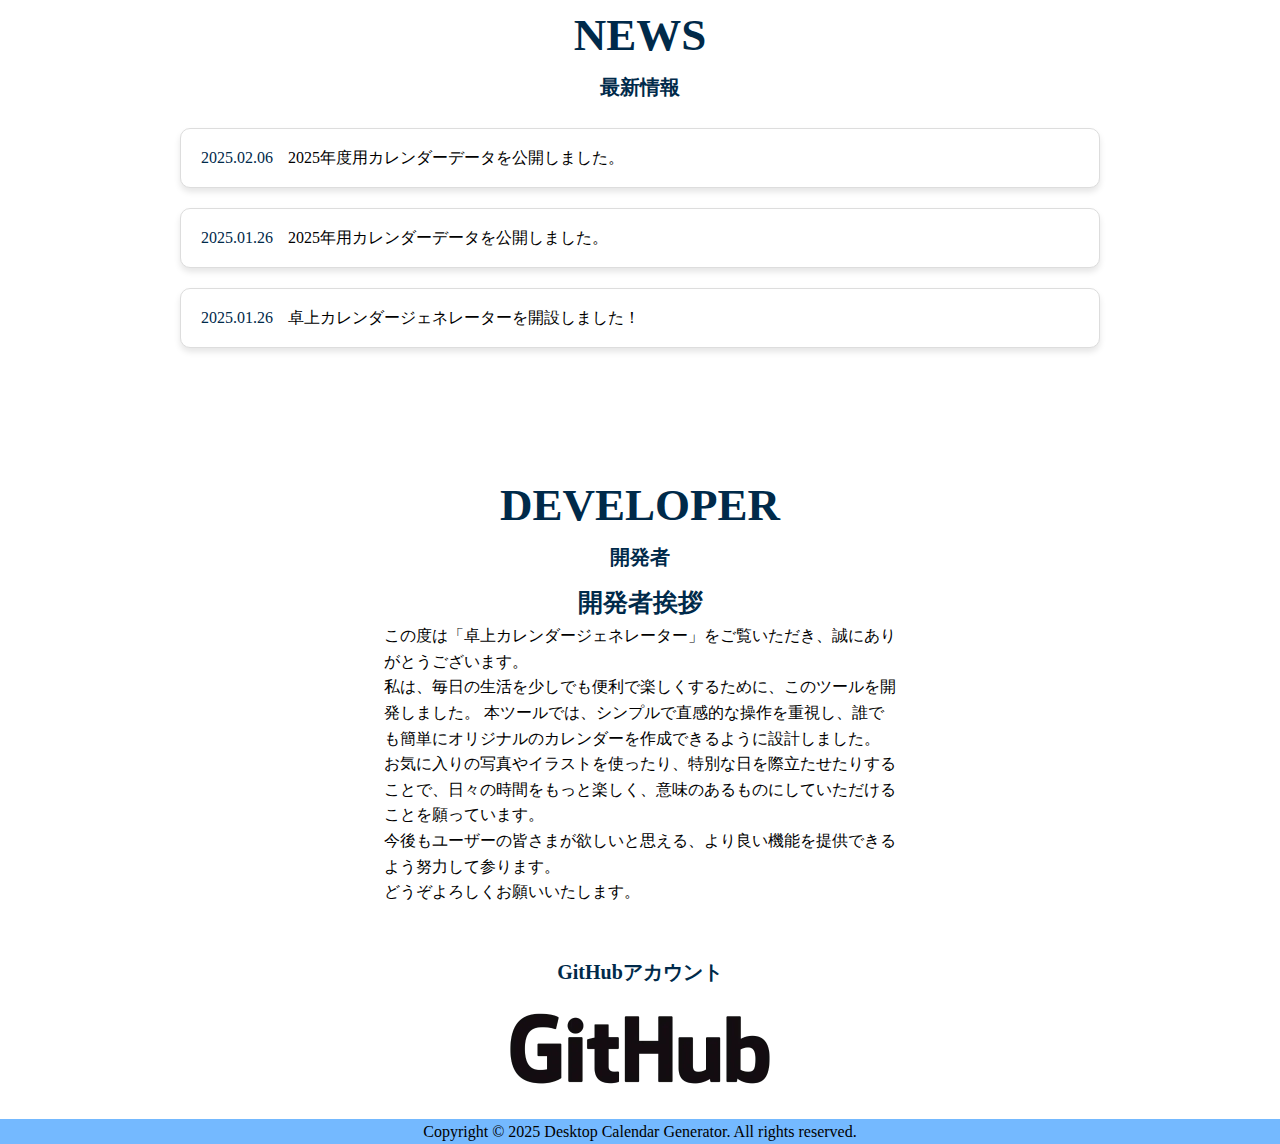
==== commit 8830092f: "Add files via upload" ====
--- a/index.html
+++ b/index.html
@@ -32,7 +32,7 @@
       </ul>
     </nav>
   </header>
-  <img src="images/top.webp" class="topimg" style="width: 100%;"alt="トップ画像">
+  <img src="images/top.webp" class="topimg" alt="トップ画像">
   <section id="about">
     <h2>ABOUT</h2>
     <h3>卓上カレンダージェネレーターとは</h3>
@@ -100,7 +100,7 @@
         卓上カレンダージェネレーター（以下「本サービス」といいます）の利用に関する条件を定めるものです。<br>
         本サービスを利用するすべての方（以下、「利用者」といいます）は、本規約に同意したものとみなします。<br>
         本サービスは個人利用または非営利目的の利用に限定しております。本サービスを利用して作成したコンテンツを販売、配布、またはその他営利的な目的で使用することはできません。
-        ただし、家庭内などの非営利的に配布することは可能です。<br>
+        ただし、限られた範囲内（親族）で配布することは可能です。インターネットを使用し再配布を行うことは行ってはなりません。<br>
         利用者が本サービスを通じて作成したカレンダーの著作権は利用者に帰属しますが、
         本サービスで提供されるテンプレート、デザイン、素材等に関する著作権は、
         開発者に帰属します。これらの素材を本サービス外で再利用、転売、配布することは禁止します。<br>
--- a/styles/style.css
+++ b/styles/style.css
@@ -50,6 +50,7 @@
 
 .topimg {
     width: 100%;
+    height: auto;
     margin-top: 80px;
 }
 
@@ -216,6 +217,7 @@
 
 #developer img {
     width: 300px;
+    height: auto;
 }
 
 .popup-overlay {
